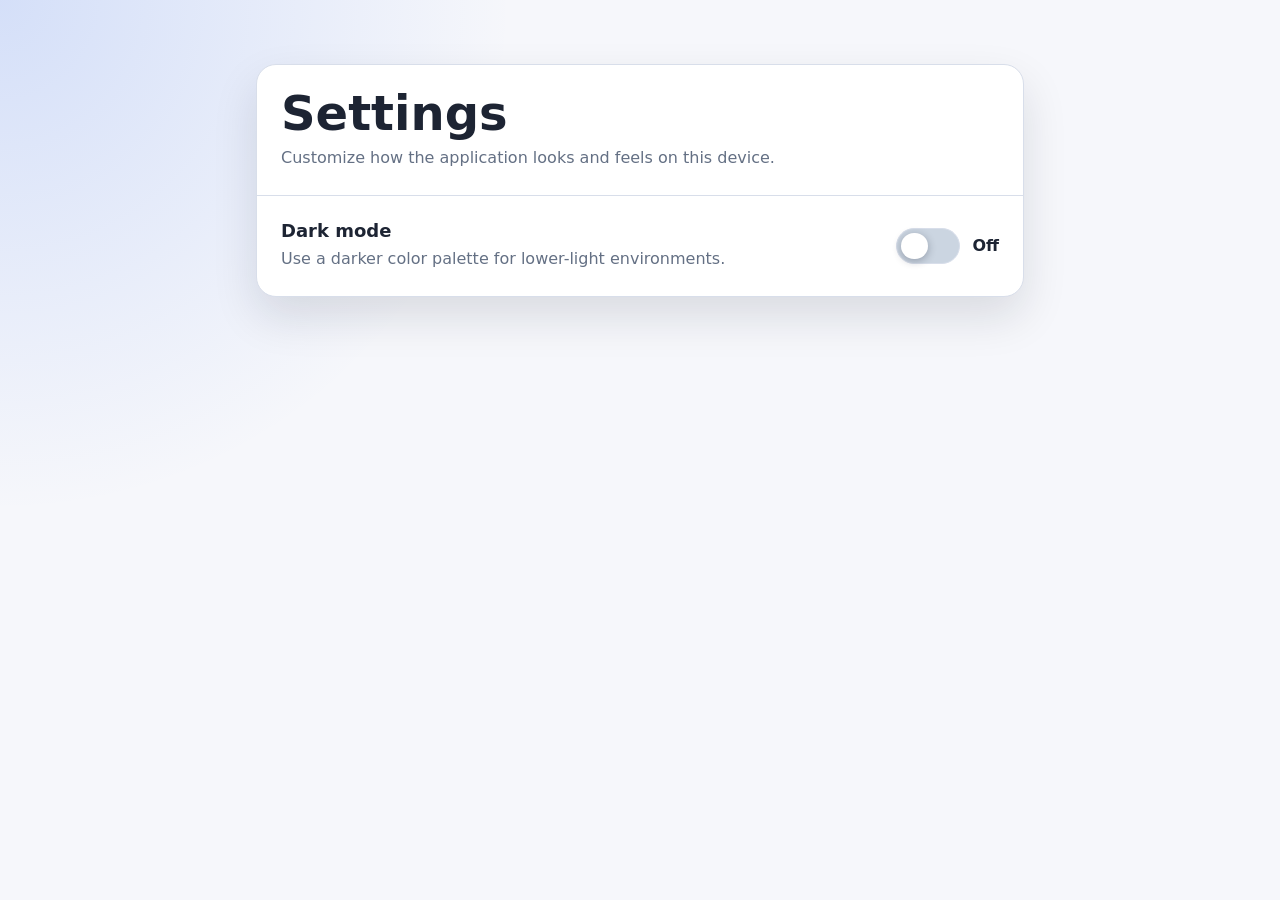
==== settings.html @ 8d0edce6 "Add settings dark mode toggle Co-authored-by: dylan-test-microsoft <dylan-test-microsoft@users.norep" ====
<!doctype html>
<html lang="en">
  <head>
    <meta charset="utf-8">
    <meta name="viewport" content="width=device-width, initial-scale=1">
    <meta name="color-scheme" content="light dark">
    <title>Settings</title>
    <style>
      :root {
        color-scheme: light;
        --background: #f6f7fb;
        --surface: #ffffff;
        --text: #1d2433;
        --muted: #647084;
        --border: #d8deea;
        --primary: #2563eb;
        --primary-contrast: #ffffff;
        --shadow: 0 20px 45px rgba(15, 23, 42, 0.12);
      }

      :root[data-theme="dark"] {
        color-scheme: dark;
        --background: #111827;
        --surface: #1f2937;
        --text: #f9fafb;
        --muted: #cbd5e1;
        --border: #374151;
        --primary: #60a5fa;
        --primary-contrast: #0f172a;
        --shadow: 0 20px 45px rgba(0, 0, 0, 0.35);
      }

      * {
        box-sizing: border-box;
      }

      body {
        min-height: 100vh;
        margin: 0;
        background:
          radial-gradient(circle at top left, rgba(37, 99, 235, 0.16), transparent 32rem),
          var(--background);
        color: var(--text);
        font-family:
          Inter, ui-sans-serif, system-ui, -apple-system, BlinkMacSystemFont, "Segoe UI",
          sans-serif;
        transition: background-color 160ms ease, color 160ms ease;
      }

      main {
        width: min(100% - 2rem, 48rem);
        margin: 0 auto;
        padding: 4rem 0;
      }

      .settings-panel {
        overflow: hidden;
        border: 1px solid var(--border);
        border-radius: 1.25rem;
        background: var(--surface);
        box-shadow: var(--shadow);
      }

      .settings-header,
      .settings-row {
        padding: 1.5rem;
      }

      .settings-header {
        border-bottom: 1px solid var(--border);
      }

      h1 {
        margin: 0 0 0.5rem;
        font-size: clamp(2rem, 4vw, 3rem);
        line-height: 1;
      }

      p {
        margin: 0;
        color: var(--muted);
        line-height: 1.6;
      }

      .settings-row {
        display: flex;
        align-items: center;
        justify-content: space-between;
        gap: 1.5rem;
      }

      .setting-copy h2 {
        margin: 0 0 0.35rem;
        font-size: 1.125rem;
      }

      .theme-switch {
        position: relative;
        display: inline-flex;
        flex: 0 0 auto;
        align-items: center;
        gap: 0.75rem;
        color: var(--text);
        font-weight: 700;
        cursor: pointer;
        user-select: none;
      }

      .theme-switch input {
        position: absolute;
        width: 1px;
        height: 1px;
        margin: -1px;
        overflow: hidden;
        clip: rect(0, 0, 0, 0);
        white-space: nowrap;
        border: 0;
      }

      .switch-track {
        position: relative;
        width: 4rem;
        height: 2.25rem;
        border: 1px solid var(--border);
        border-radius: 999px;
        background: #cbd5e1;
        transition: background-color 160ms ease, border-color 160ms ease;
      }

      .switch-track::before {
        content: "";
        position: absolute;
        top: 0.25rem;
        left: 0.25rem;
        width: 1.65rem;
        height: 1.65rem;
        border-radius: 50%;
        background: #ffffff;
        box-shadow: 0 2px 8px rgba(15, 23, 42, 0.3);
        transition: transform 160ms ease, background-color 160ms ease;
      }

      .theme-switch input:checked + .switch-track {
        border-color: var(--primary);
        background: var(--primary);
      }

      .theme-switch input:checked + .switch-track::before {
        transform: translateX(1.75rem);
        background: #0f172a;
      }

      .theme-switch input:focus-visible + .switch-track {
        outline: 3px solid color-mix(in srgb, var(--primary) 50%, transparent);
        outline-offset: 3px;
      }

      @media (max-width: 36rem) {
        main {
          padding: 2rem 0;
        }

        .settings-row {
          align-items: flex-start;
          flex-direction: column;
        }
      }
    </style>
  </head>
  <body>
    <main>
      <section class="settings-panel" aria-labelledby="settings-title">
        <div class="settings-header">
          <h1 id="settings-title">Settings</h1>
          <p>Customize how the application looks and feels on this device.</p>
        </div>

        <div class="settings-row">
          <div class="setting-copy">
            <h2>Dark mode</h2>
            <p id="theme-description">Use a darker color palette for lower-light environments.</p>
          </div>

          <label class="theme-switch" for="dark-mode-toggle">
            <input
              type="checkbox"
              id="dark-mode-toggle"
              role="switch"
              aria-describedby="theme-description"
            >
            <span class="switch-track" aria-hidden="true"></span>
            <span id="theme-label">Off</span>
          </label>
        </div>
      </section>
    </main>

    <script>
      const STORAGE_KEY = "settings.theme";
      const root = document.documentElement;
      const toggle = document.querySelector("#dark-mode-toggle");
      const label = document.querySelector("#theme-label");
      const systemDarkMode = window.matchMedia("(prefers-color-scheme: dark)");

      function preferredTheme() {
        const savedTheme = localStorage.getItem(STORAGE_KEY);
        if (savedTheme === "dark" || savedTheme === "light") {
          return savedTheme;
        }

        return systemDarkMode.matches ? "dark" : "light";
      }

      function applyTheme(theme) {
        const isDark = theme === "dark";
        root.dataset.theme = theme;
        toggle.checked = isDark;
        toggle.setAttribute("aria-checked", String(isDark));
        label.textContent = isDark ? "On" : "Off";
      }

      applyTheme(preferredTheme());

      toggle.addEventListener("change", () => {
        const theme = toggle.checked ? "dark" : "light";
        localStorage.setItem(STORAGE_KEY, theme);
        applyTheme(theme);
      });

      systemDarkMode.addEventListener("change", () => {
        if (!localStorage.getItem(STORAGE_KEY)) {
          applyTheme(preferredTheme());
        }
      });
    </script>
  </body>
</html>
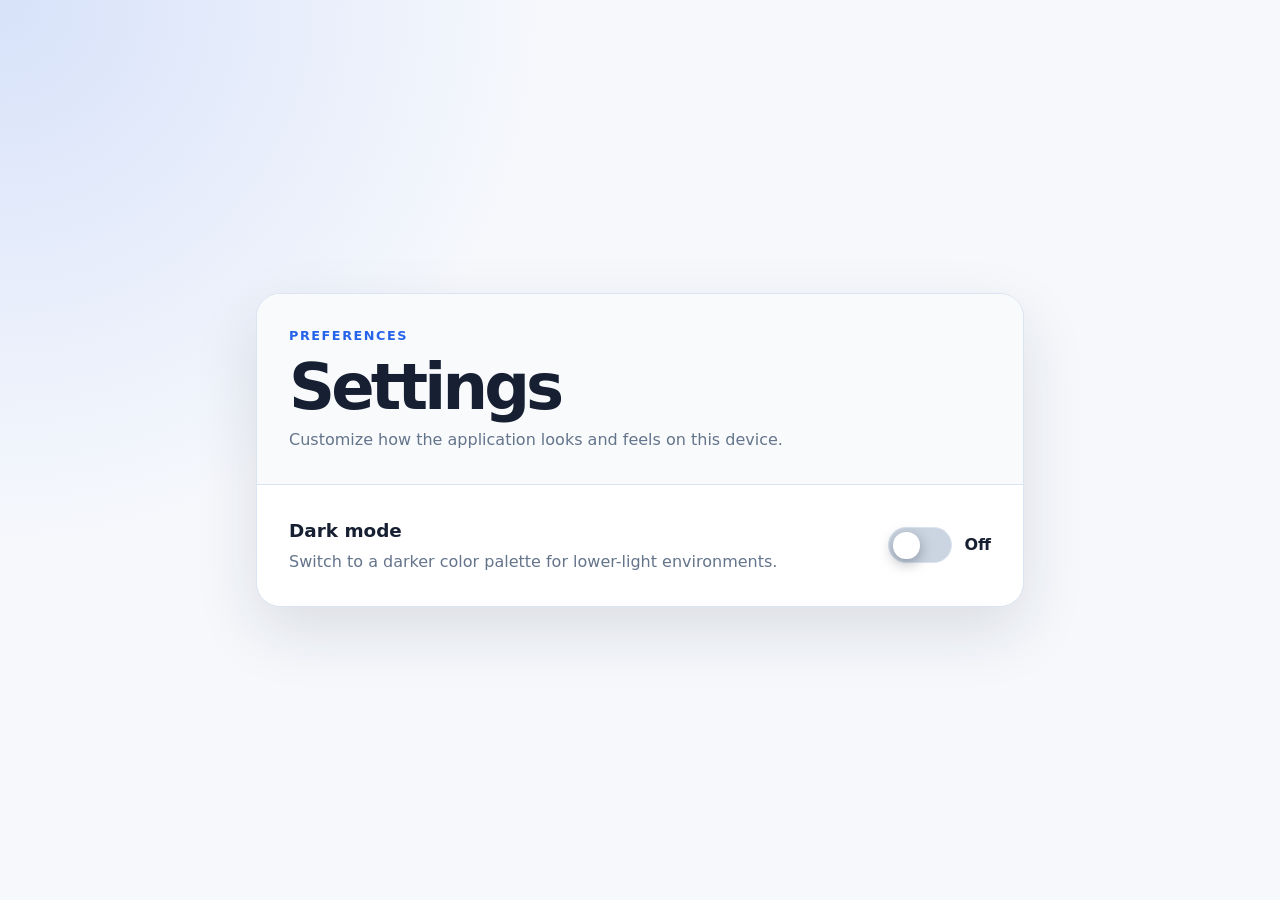
==== commit c407dd52: "Add settings dark mode toggle Co-authored-by: dylan-test-microsoft <dylan-test-microsoft@users.norep" ====
--- a/settings.html
+++ b/settings.html
@@ -8,26 +8,34 @@
     <style>
       :root {
         color-scheme: light;
-        --background: #f6f7fb;
+        --background: #f6f8fc;
+        --background-accent: rgba(37, 99, 235, 0.15);
         --surface: #ffffff;
-        --text: #1d2433;
-        --muted: #647084;
-        --border: #d8deea;
+        --surface-muted: #f8fafc;
+        --text: #172033;
+        --muted: #64748b;
+        --border: #dbe4f0;
         --primary: #2563eb;
-        --primary-contrast: #ffffff;
-        --shadow: 0 20px 45px rgba(15, 23, 42, 0.12);
+        --primary-strong: #1d4ed8;
+        --switch-off: #cbd5e1;
+        --switch-thumb: #ffffff;
+        --shadow: 0 1.5rem 4rem rgba(23, 32, 51, 0.12);
       }
 
       :root[data-theme="dark"] {
         color-scheme: dark;
-        --background: #111827;
-        --surface: #1f2937;
-        --text: #f9fafb;
+        --background: #0f172a;
+        --background-accent: rgba(96, 165, 250, 0.18);
+        --surface: #182235;
+        --surface-muted: #111827;
+        --text: #f8fafc;
         --muted: #cbd5e1;
-        --border: #374151;
+        --border: #334155;
         --primary: #60a5fa;
-        --primary-contrast: #0f172a;
-        --shadow: 0 20px 45px rgba(0, 0, 0, 0.35);
+        --primary-strong: #93c5fd;
+        --switch-off: #475569;
+        --switch-thumb: #0f172a;
+        --shadow: 0 1.5rem 4rem rgba(0, 0, 0, 0.35);
       }
 
       * {
@@ -38,48 +46,74 @@
         min-height: 100vh;
         margin: 0;
         background:
-          radial-gradient(circle at top left, rgba(37, 99, 235, 0.16), transparent 32rem),
+          radial-gradient(circle at top left, var(--background-accent), transparent 34rem),
           var(--background);
         color: var(--text);
         font-family:
           Inter, ui-sans-serif, system-ui, -apple-system, BlinkMacSystemFont, "Segoe UI",
           sans-serif;
-        transition: background-color 160ms ease, color 160ms ease;
+        line-height: 1.5;
+        transition:
+          background-color 180ms ease,
+          color 180ms ease;
       }
 
       main {
-        width: min(100% - 2rem, 48rem);
-        margin: 0 auto;
-        padding: 4rem 0;
+        display: grid;
+        min-height: 100vh;
+        place-items: center;
+        padding: 2rem;
       }
 
       .settings-panel {
+        width: min(100%, 48rem);
         overflow: hidden;
         border: 1px solid var(--border);
-        border-radius: 1.25rem;
+        border-radius: 1.5rem;
         background: var(--surface);
         box-shadow: var(--shadow);
       }
 
       .settings-header,
       .settings-row {
-        padding: 1.5rem;
+        padding: clamp(1.25rem, 4vw, 2rem);
       }
 
       .settings-header {
         border-bottom: 1px solid var(--border);
+        background: var(--surface-muted);
+      }
+
+      .eyebrow {
+        margin: 0 0 0.75rem;
+        color: var(--primary);
+        font-size: 0.8rem;
+        font-weight: 800;
+        letter-spacing: 0.12em;
+        text-transform: uppercase;
+      }
+
+      h1,
+      h2,
+      p {
+        margin-top: 0;
       }
 
       h1 {
-        margin: 0 0 0.5rem;
-        font-size: clamp(2rem, 4vw, 3rem);
-        line-height: 1;
+        margin-bottom: 0.6rem;
+        font-size: clamp(2.25rem, 6vw, 4rem);
+        line-height: 0.95;
+        letter-spacing: -0.06em;
+      }
+
+      h2 {
+        margin-bottom: 0.35rem;
+        font-size: 1.15rem;
       }
 
       p {
-        margin: 0;
+        margin-bottom: 0;
         color: var(--muted);
-        line-height: 1.6;
       }
 
       .settings-row {
@@ -89,9 +123,8 @@
         gap: 1.5rem;
       }
 
-      .setting-copy h2 {
-        margin: 0 0 0.35rem;
-        font-size: 1.125rem;
+      .setting-copy {
+        max-width: 34rem;
       }
 
       .theme-switch {
@@ -101,7 +134,7 @@
         align-items: center;
         gap: 0.75rem;
         color: var(--text);
-        font-weight: 700;
+        font-weight: 800;
         cursor: pointer;
         user-select: none;
       }
@@ -123,8 +156,10 @@
         height: 2.25rem;
         border: 1px solid var(--border);
         border-radius: 999px;
-        background: #cbd5e1;
-        transition: background-color 160ms ease, border-color 160ms ease;
+        background: var(--switch-off);
+        transition:
+          background-color 180ms ease,
+          border-color 180ms ease;
       }
 
       .switch-track::before {
@@ -135,9 +170,11 @@
         width: 1.65rem;
         height: 1.65rem;
         border-radius: 50%;
-        background: #ffffff;
-        box-shadow: 0 2px 8px rgba(15, 23, 42, 0.3);
-        transition: transform 160ms ease, background-color 160ms ease;
+        background: var(--switch-thumb);
+        box-shadow: 0 0.25rem 0.85rem rgba(15, 23, 42, 0.35);
+        transition:
+          background-color 180ms ease,
+          transform 180ms ease;
       }
 
       .theme-switch input:checked + .switch-track {
@@ -147,17 +184,17 @@
 
       .theme-switch input:checked + .switch-track::before {
         transform: translateX(1.75rem);
-        background: #0f172a;
       }
 
       .theme-switch input:focus-visible + .switch-track {
-        outline: 3px solid color-mix(in srgb, var(--primary) 50%, transparent);
+        outline: 3px solid var(--primary-strong);
         outline-offset: 3px;
       }
 
-      @media (max-width: 36rem) {
+      @media (max-width: 40rem) {
         main {
-          padding: 2rem 0;
+          align-items: start;
+          padding: 1rem;
         }
 
         .settings-row {
@@ -170,15 +207,18 @@
   <body>
     <main>
       <section class="settings-panel" aria-labelledby="settings-title">
-        <div class="settings-header">
+        <header class="settings-header">
+          <p class="eyebrow">Preferences</p>
           <h1 id="settings-title">Settings</h1>
           <p>Customize how the application looks and feels on this device.</p>
-        </div>
+        </header>
 
         <div class="settings-row">
           <div class="setting-copy">
             <h2>Dark mode</h2>
-            <p id="theme-description">Use a darker color palette for lower-light environments.</p>
+            <p id="theme-description">
+              Switch to a darker color palette for lower-light environments.
+            </p>
           </div>
 
           <label class="theme-switch" for="dark-mode-toggle">
@@ -200,36 +240,50 @@
       const root = document.documentElement;
       const toggle = document.querySelector("#dark-mode-toggle");
       const label = document.querySelector("#theme-label");
-      const systemDarkMode = window.matchMedia("(prefers-color-scheme: dark)");
-
-      function preferredTheme() {
-        const savedTheme = localStorage.getItem(STORAGE_KEY);
-        if (savedTheme === "dark" || savedTheme === "light") {
-          return savedTheme;
-        }
-
-        return systemDarkMode.matches ? "dark" : "light";
+      const systemTheme = window.matchMedia("(prefers-color-scheme: dark)");
+
+      function getSavedTheme() {
+        try {
+          const savedTheme = window.localStorage.getItem(STORAGE_KEY);
+          return savedTheme === "dark" || savedTheme === "light" ? savedTheme : null;
+        } catch {
+          return null;
+        }
+      }
+
+      function saveTheme(theme) {
+        try {
+          window.localStorage.setItem(STORAGE_KEY, theme);
+        } catch {
+          // The toggle should still work when localStorage is unavailable.
+        }
+      }
+
+      function getPreferredTheme() {
+        return getSavedTheme() || (systemTheme.matches ? "dark" : "light");
       }
 
       function applyTheme(theme) {
         const isDark = theme === "dark";
+
         root.dataset.theme = theme;
         toggle.checked = isDark;
         toggle.setAttribute("aria-checked", String(isDark));
         label.textContent = isDark ? "On" : "Off";
       }
 
-      applyTheme(preferredTheme());
+      applyTheme(getPreferredTheme());
 
       toggle.addEventListener("change", () => {
         const theme = toggle.checked ? "dark" : "light";
-        localStorage.setItem(STORAGE_KEY, theme);
+
+        saveTheme(theme);
         applyTheme(theme);
       });
 
-      systemDarkMode.addEventListener("change", () => {
-        if (!localStorage.getItem(STORAGE_KEY)) {
-          applyTheme(preferredTheme());
+      systemTheme.addEventListener("change", () => {
+        if (!getSavedTheme()) {
+          applyTheme(getPreferredTheme());
         }
       });
     </script>
